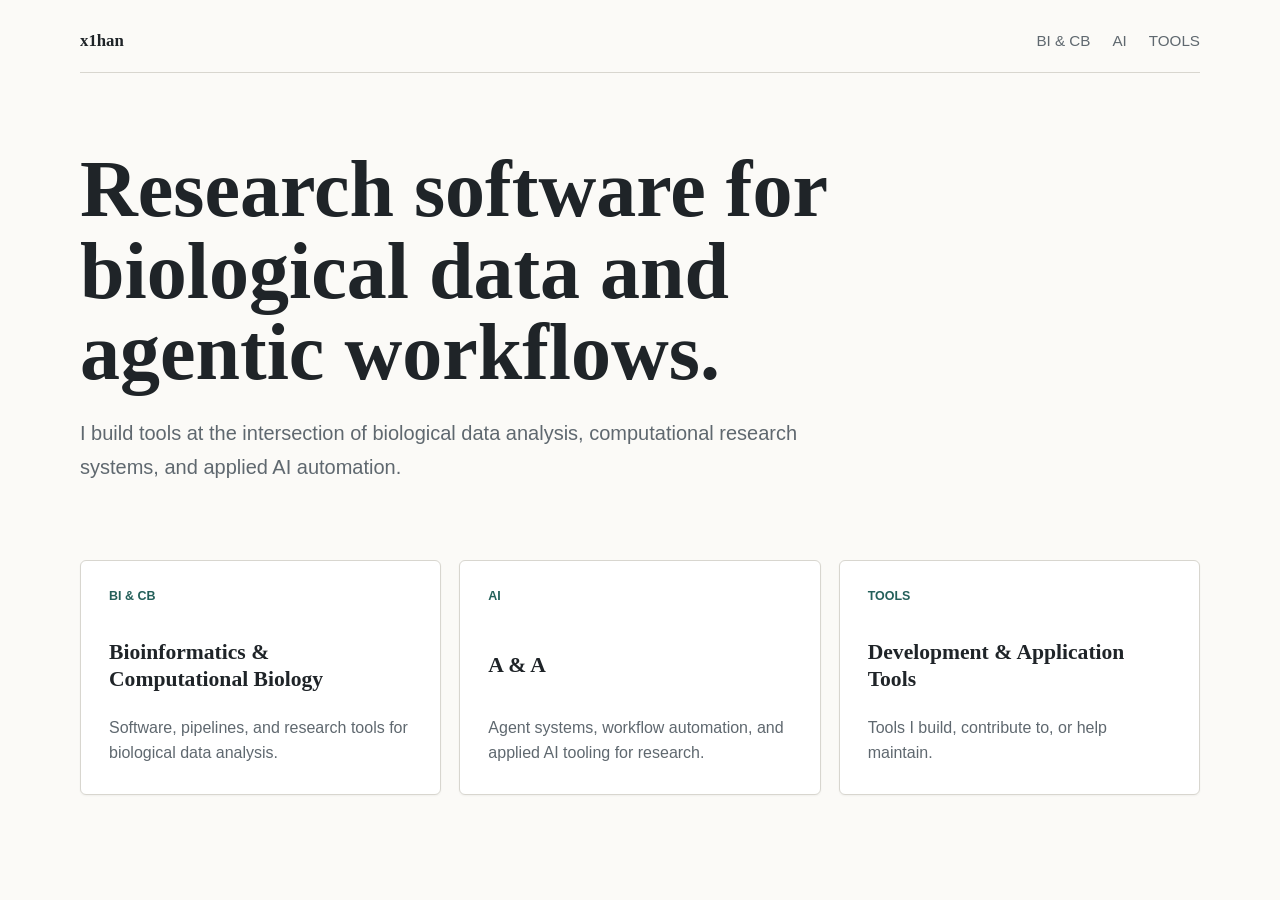
==== index.html @ 575ff619 "Rebrand Developer Tools to Development & Application Tools; rename ai.html to aa.html with A & A bra" ====
<!doctype html>
<html lang="en">
  <head>
    <meta charset="utf-8">
    <meta name="viewport" content="width=device-width, initial-scale=1">
    <title>Xi Han x1han | Bioinformatics, Computational Biology, AI Agents</title>
    <meta
      name="description"
      content="Xi Han x1han builds research software for bioinformatics, computational biology, AI agents, and development &amp; application tools."
    >
    <link rel="canonical" href="https://x1han.github.io/">
    <meta property="og:title" content="Xi Han x1han">
    <meta
      property="og:description"
      content="Research software for bioinformatics, computational biology, AI agents, and development &amp; application tools."
    >
    <meta property="og:url" content="https://x1han.github.io/">
    <meta property="og:type" content="website">
    <link rel="stylesheet" href="styles.css">
    <script type="application/ld+json">
      {
        "@context": "https://schema.org",
        "@type": "Person",
        "name": "Xi Han",
        "alternateName": "x1han",
        "url": "https://x1han.github.io/",
        "sameAs": [
          "https://github.com/x1han"
        ],
        "knowsAbout": [
          "Bioinformatics",
          "Computational Biology",
          "AI Agents",
          "Development &amp; Application Tools"
        ]
      }
    </script>
  </head>
  <body>
    <header class="site-header">
      <a class="brand" href="index.html" aria-label="x1han home">x1han</a>
      <nav class="nav" aria-label="Primary navigation">
        <a href="bicb.html">BI &amp; CB</a>
        <a href="aa.html">AI</a>
        <a href="tools.html">TOOLS</a>
      </nav>
    </header>

    <main>
      <section class="hero" aria-labelledby="home-title">
        <h1 id="home-title">Research software for biological data and agentic workflows.</h1>
        <p class="lead">
          I build tools at the intersection of biological data analysis,
          computational research systems, and applied AI automation.
        </p>
      </section>

      <section class="section-grid" aria-label="Site sections">
        <a class="feature-link" href="bicb.html">
          <span class="feature-label">BI &amp; CB</span>
          <strong>Bioinformatics &amp; Computational Biology</strong>
          <span>
            Software, pipelines, and research tools for biological data analysis.
          </span>
        </a>

        <a class="feature-link" href="aa.html">
          <span class="feature-label">AI</span>
          <strong>A &amp; A</strong>
          <span>
            Agent systems, workflow automation, and applied AI tooling for research.
          </span>
        </a>

        <a class="feature-link" href="tools.html">
          <span class="feature-label">TOOLS</span>
          <strong>Development &amp; Application Tools</strong>
          <span>
            Tools I build, contribute to, or help maintain.
          </span>
        </a>
      </section>
    </main>
  </body>
</html>
---- styles.css ----
:root {
  --bg: #fbfaf7;
  --text: #1f2428;
  --muted: #5f686f;
  --line: #d8d6cf;
  --panel: #ffffff;
  --accent: #24605a;
  --accent-soft: #e9f1ef;
  --shadow: 0 1px 2px rgba(31, 36, 40, 0.05);
  color-scheme: light;
  font-family:
    ui-serif, Georgia, Cambria, "Times New Roman", Times, serif;
}

* {
  box-sizing: border-box;
}

body {
  margin: 0;
  min-height: 100vh;
  background: var(--bg);
  color: var(--text);
}

a {
  color: inherit;
  text-decoration: none;
}

.site-header {
  width: min(1120px, calc(100% - 40px));
  margin: 0 auto;
  padding: 28px 0 18px;
  display: flex;
  align-items: center;
  justify-content: space-between;
  gap: 24px;
  border-bottom: 1px solid var(--line);
}

.brand {
  font-size: 1.05rem;
  font-weight: 700;
  letter-spacing: 0;
}

.nav {
  display: flex;
  align-items: center;
  gap: 22px;
  font-family:
    -apple-system, BlinkMacSystemFont, "Segoe UI", sans-serif;
  font-size: 0.95rem;
  color: var(--muted);
}

.nav a {
  padding: 4px 0;
  border-bottom: 1px solid transparent;
}

.nav a:hover,
.nav a[aria-current="page"] {
  color: var(--text);
  border-color: var(--accent);
}

main {
  width: min(1120px, calc(100% - 40px));
  margin: 0 auto;
  padding: 76px 0 88px;
}

.hero,
.page-intro {
  max-width: 820px;
}

.eyebrow,
.repo-kicker,
.feature-label {
  margin: 0 0 14px;
  color: var(--accent);
  font-family:
    -apple-system, BlinkMacSystemFont, "Segoe UI", sans-serif;
  font-size: 0.78rem;
  font-weight: 700;
  letter-spacing: 0;
  text-transform: uppercase;
}

h1,
h2,
p {
  margin-top: 0;
}

h1 {
  margin-bottom: 22px;
  max-width: 880px;
  font-size: clamp(2.35rem, 7vw, 5rem);
  line-height: 1.02;
  font-weight: 700;
}

.page-intro h1 {
  font-size: clamp(2.1rem, 5vw, 4rem);
}

.lead {
  max-width: 720px;
  color: var(--muted);
  font-family:
    -apple-system, BlinkMacSystemFont, "Segoe UI", sans-serif;
  font-size: clamp(1.05rem, 2vw, 1.25rem);
  line-height: 1.7;
}

.section-grid {
  margin-top: 76px;
  display: grid;
  grid-template-columns: repeat(3, minmax(0, 1fr));
  gap: 18px;
}

.feature-link,
.repo-card {
  background: var(--panel);
  border: 1px solid var(--line);
  border-radius: 6px;
  box-shadow: var(--shadow);
}

.feature-link {
  min-height: 220px;
  padding: 28px;
  display: flex;
  flex-direction: column;
  justify-content: space-between;
  gap: 22px;
}

.feature-link strong {
  display: block;
  font-size: 1.35rem;
  line-height: 1.25;
}

.feature-link span:last-child {
  color: var(--muted);
  font-family:
    -apple-system, BlinkMacSystemFont, "Segoe UI", sans-serif;
  line-height: 1.6;
}

.feature-link:hover {
  border-color: var(--accent);
}

.repo-grid {
  margin-top: 54px;
  display: grid;
  grid-template-columns: repeat(3, minmax(0, 1fr));
  gap: 18px;
}

.repo-list {
  margin-top: 54px;
  display: grid;
  grid-template-columns: 1fr;
  gap: 18px;
}

.repo-card {
  min-height: 270px;
  padding: 24px;
  display: flex;
  flex-direction: column;
  justify-content: space-between;
  gap: 28px;
}

.repo-card-wide {
  min-height: 0;
  padding: 28px;
}

.repo-card h2 {
  margin-bottom: 12px;
  font-size: 1.25rem;
  line-height: 1.25;
}

.repo-card h2 a {
  border-bottom: 1px solid transparent;
}

.repo-card h2 a:hover {
  border-color: var(--accent);
}

.repo-card p:not(.repo-kicker) {
  color: var(--muted);
  font-family:
    -apple-system, BlinkMacSystemFont, "Segoe UI", sans-serif;
  line-height: 1.6;
}

.tag-list {
  list-style: none;
  margin: 0;
  padding: 0;
  display: flex;
  flex-wrap: wrap;
  gap: 8px;
}

.tag-list li {
  padding: 5px 9px;
  border-radius: 999px;
  background: var(--accent-soft);
  color: #1f514c;
  font-family:
    -apple-system, BlinkMacSystemFont, "Segoe UI", sans-serif;
  font-size: 0.78rem;
  line-height: 1.2;
}

@media (max-width: 760px) {
  .site-header {
    width: min(100% - 28px, 1120px);
    padding-top: 20px;
  }

  main {
    width: min(100% - 28px, 1120px);
    padding: 54px 0 64px;
  }

  .section-grid,
  .repo-grid {
    grid-template-columns: 1fr;
  }

  .section-grid {
    margin-top: 48px;
  }

  .repo-grid,
  .repo-list {
    margin-top: 40px;
  }
}
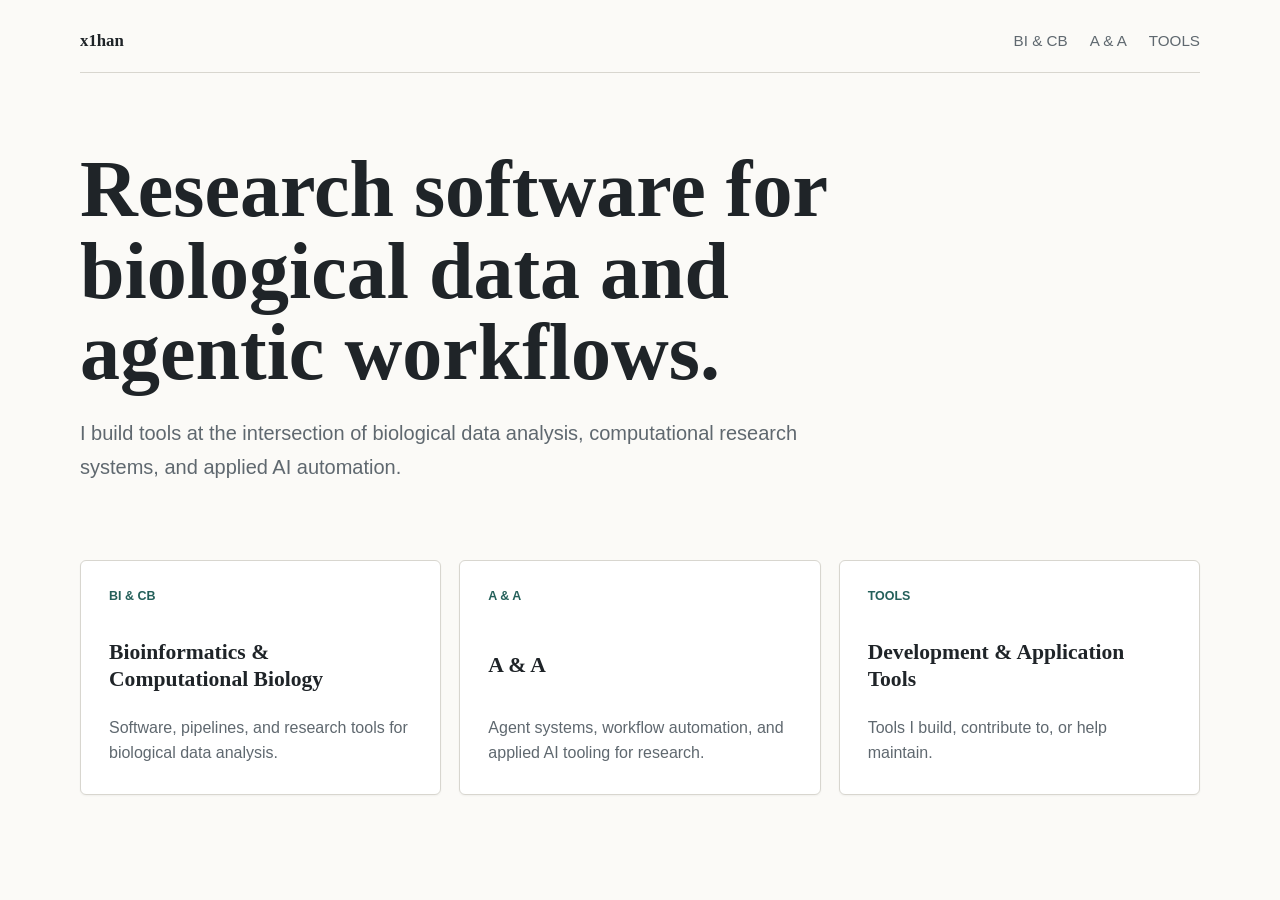
==== commit 70ab0db1: "Update nav and card eyebrow to A & A on all pages" ====
--- a/index.html
+++ b/index.html
@@ -41,7 +41,7 @@
       <a class="brand" href="index.html" aria-label="x1han home">x1han</a>
       <nav class="nav" aria-label="Primary navigation">
         <a href="bicb.html">BI &amp; CB</a>
-        <a href="aa.html">AI</a>
+        <a href="aa.html">A &amp; A</a>
         <a href="tools.html">TOOLS</a>
       </nav>
     </header>
@@ -65,7 +65,7 @@
         </a>
 
         <a class="feature-link" href="aa.html">
-          <span class="feature-label">AI</span>
+          <span class="feature-label">A &amp; A</span>
           <strong>A &amp; A</strong>
           <span>
             Agent systems, workflow automation, and applied AI tooling for research.
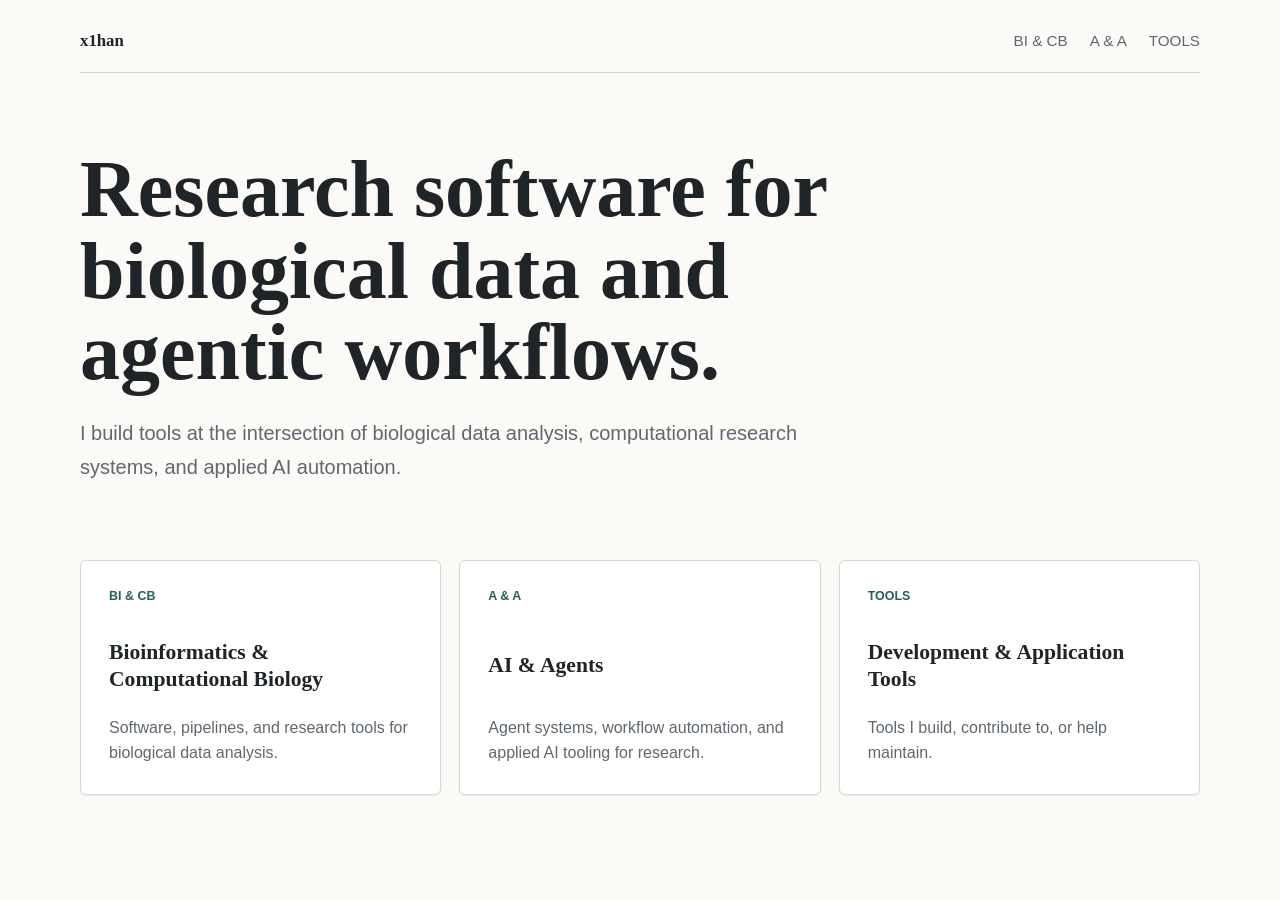
==== commit 0deb445c: "Revert card title to AI & Agents (A & A is only nav/eyebrow label)" ====
--- a/index.html
+++ b/index.html
@@ -66,7 +66,7 @@
 
         <a class="feature-link" href="aa.html">
           <span class="feature-label">A &amp; A</span>
-          <strong>A &amp; A</strong>
+          <strong>AI &amp; Agents</strong>
           <span>
             Agent systems, workflow automation, and applied AI tooling for research.
           </span>
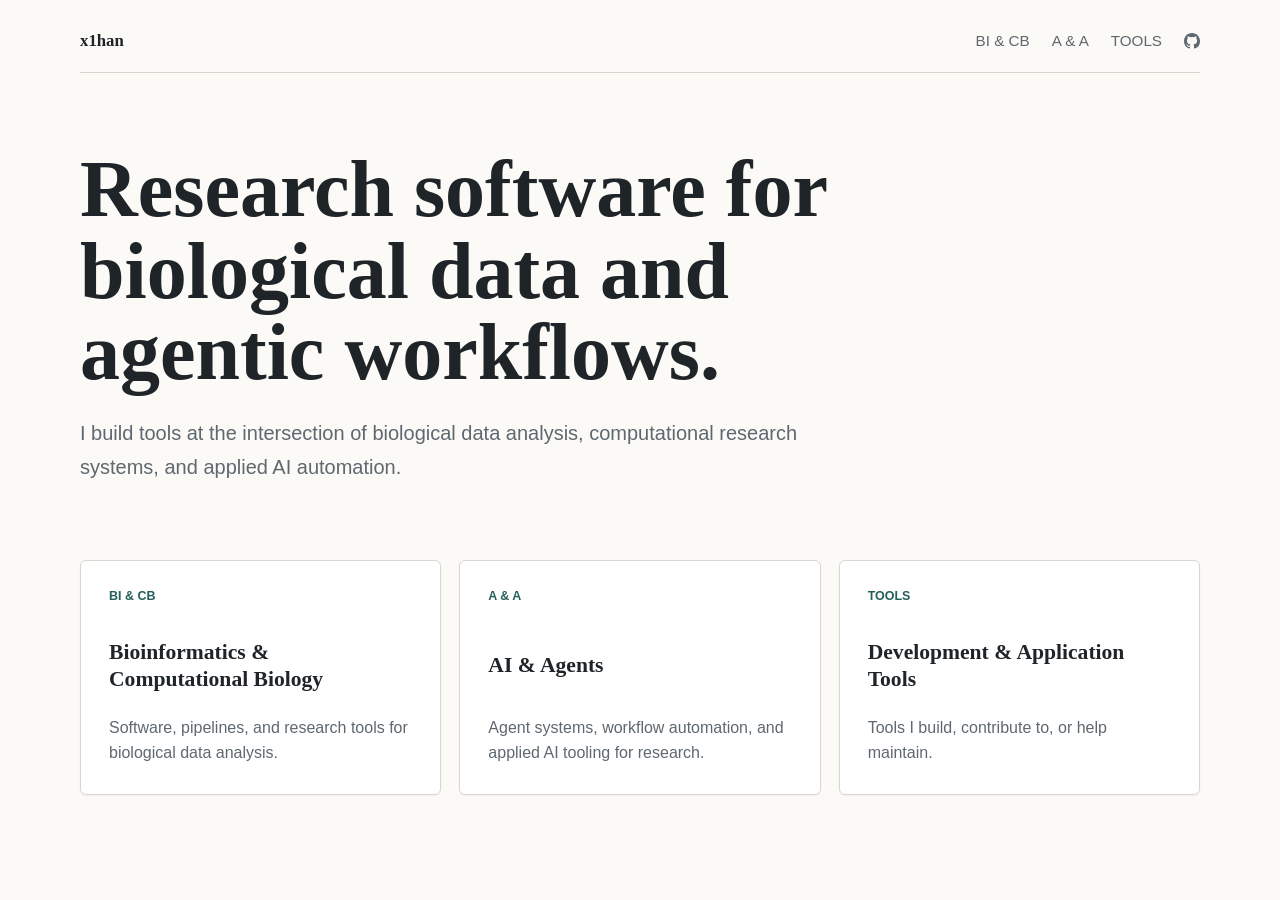
==== commit 0f6572cb: "Add GitHub icon link to nav on all pages" ====
--- a/index.html
+++ b/index.html
@@ -43,6 +43,11 @@
         <a href="bicb.html">BI &amp; CB</a>
         <a href="aa.html">A &amp; A</a>
         <a href="tools.html">TOOLS</a>
+        <a class="nav-github" href="https://github.com/x1han" aria-label="GitHub" rel="me noopener">
+          <svg viewBox="0 0 16 16" width="16" height="16" aria-hidden="true" focusable="false">
+            <path fill="currentColor" d="M8 0C3.58 0 0 3.58 0 8a8 8 0 0 0 5.47 7.59c.4.07.55-.17.55-.38v-1.34c-2.22.48-2.69-1.07-2.69-1.07-.36-.92-.89-1.17-.89-1.17-.73-.5.06-.49.06-.49.81.06 1.23.83 1.23.83.71 1.22 1.87.87 2.33.66.07-.52.28-.87.51-1.07-1.78-.2-3.64-.89-3.64-3.95 0-.87.31-1.59.82-2.15-.08-.2-.36-1.02.08-2.13 0 0 .67-.21 2.2.82a7.7 7.7 0 0 1 4 0c1.53-1.04 2.2-.82 2.2-.82.44 1.11.16 1.93.08 2.13.51.56.82 1.27.82 2.15 0 3.07-1.87 3.75-3.65 3.95.29.25.54.73.54 1.48v2.2c0 .21.15.46.55.38A8 8 0 0 0 16 8c0-4.42-3.58-8-8-8Z"></path>
+          </svg>
+        </a>
       </nav>
     </header>
 
--- a/styles.css
+++ b/styles.css
@@ -66,6 +66,22 @@
   border-color: var(--accent);
 }
 
+.nav-github {
+  display: inline-flex;
+  align-items: center;
+  color: var(--muted);
+  border-bottom: 0;
+}
+
+.nav-github svg {
+  display: block;
+}
+
+.nav-github:hover {
+  color: var(--text);
+  border-bottom: 0;
+}
+
 main {
   width: min(1120px, calc(100% - 40px));
   margin: 0 auto;
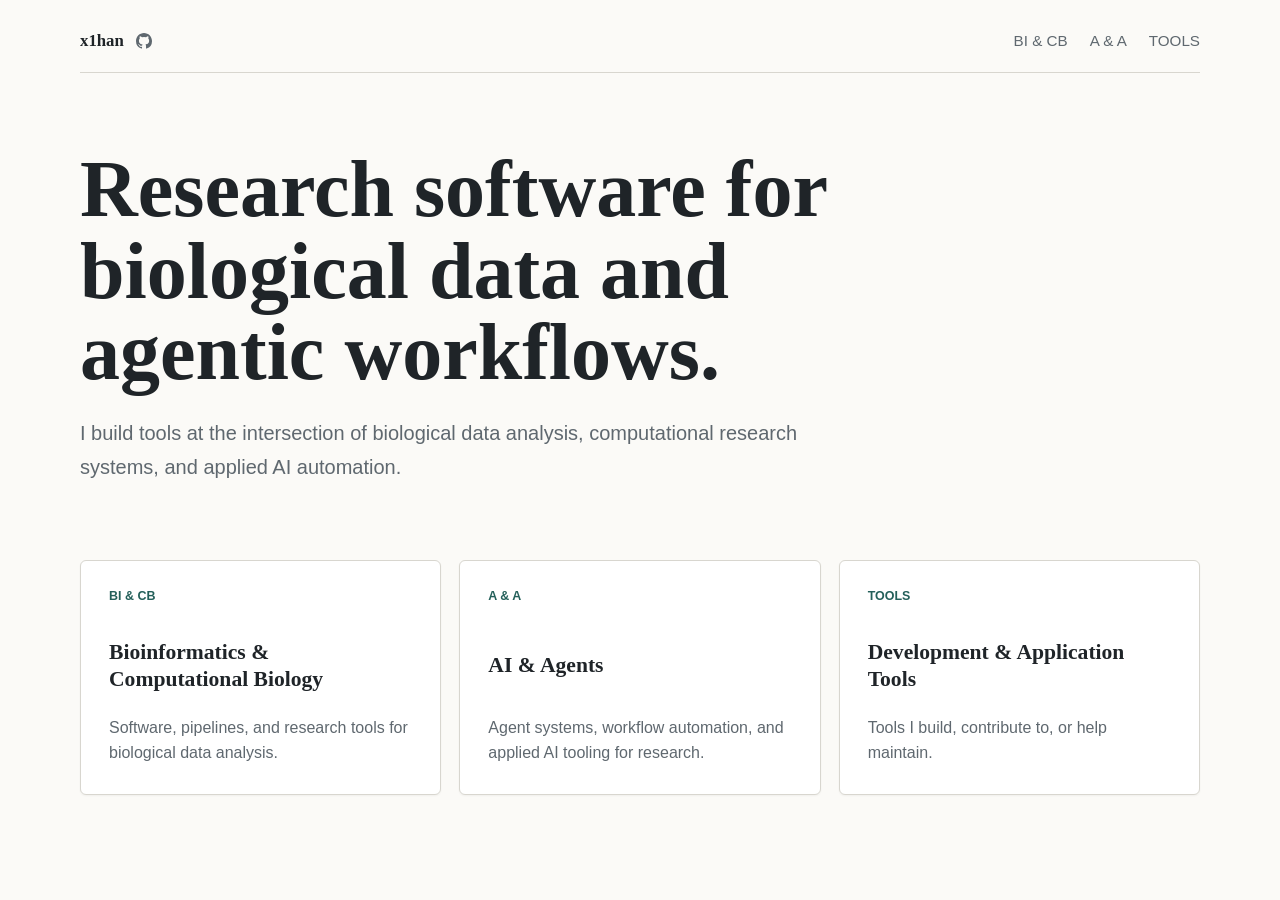
==== commit 72930dc5: "Move GitHub icon next to x1han brand" ====
--- a/index.html
+++ b/index.html
@@ -38,16 +38,18 @@
   </head>
   <body>
     <header class="site-header">
-      <a class="brand" href="index.html" aria-label="x1han home">x1han</a>
-      <nav class="nav" aria-label="Primary navigation">
-        <a href="bicb.html">BI &amp; CB</a>
-        <a href="aa.html">A &amp; A</a>
-        <a href="tools.html">TOOLS</a>
+      <div class="brand-row">
+        <a class="brand" href="index.html" aria-label="x1han home">x1han</a>
         <a class="nav-github" href="https://github.com/x1han" aria-label="GitHub" rel="me noopener">
           <svg viewBox="0 0 16 16" width="16" height="16" aria-hidden="true" focusable="false">
             <path fill="currentColor" d="M8 0C3.58 0 0 3.58 0 8a8 8 0 0 0 5.47 7.59c.4.07.55-.17.55-.38v-1.34c-2.22.48-2.69-1.07-2.69-1.07-.36-.92-.89-1.17-.89-1.17-.73-.5.06-.49.06-.49.81.06 1.23.83 1.23.83.71 1.22 1.87.87 2.33.66.07-.52.28-.87.51-1.07-1.78-.2-3.64-.89-3.64-3.95 0-.87.31-1.59.82-2.15-.08-.2-.36-1.02.08-2.13 0 0 .67-.21 2.2.82a7.7 7.7 0 0 1 4 0c1.53-1.04 2.2-.82 2.2-.82.44 1.11.16 1.93.08 2.13.51.56.82 1.27.82 2.15 0 3.07-1.87 3.75-3.65 3.95.29.25.54.73.54 1.48v2.2c0 .21.15.46.55.38A8 8 0 0 0 16 8c0-4.42-3.58-8-8-8Z"></path>
           </svg>
         </a>
+      </div>
+      <nav class="nav" aria-label="Primary navigation">
+        <a href="bicb.html">BI &amp; CB</a>
+        <a href="aa.html">A &amp; A</a>
+        <a href="tools.html">TOOLS</a>
       </nav>
     </header>
 
--- a/styles.css
+++ b/styles.css
@@ -45,10 +45,17 @@
   letter-spacing: 0;
 }
 
+.brand-row {
+  display: inline-flex;
+  align-items: center;
+  gap: 12px;
+}
+
 .nav {
   display: flex;
   align-items: center;
   gap: 22px;
+  margin-left: auto;
   font-family:
     -apple-system, BlinkMacSystemFont, "Segoe UI", sans-serif;
   font-size: 0.95rem;
@@ -71,6 +78,7 @@
   align-items: center;
   color: var(--muted);
   border-bottom: 0;
+  padding: 4px 0;
 }
 
 .nav-github svg {
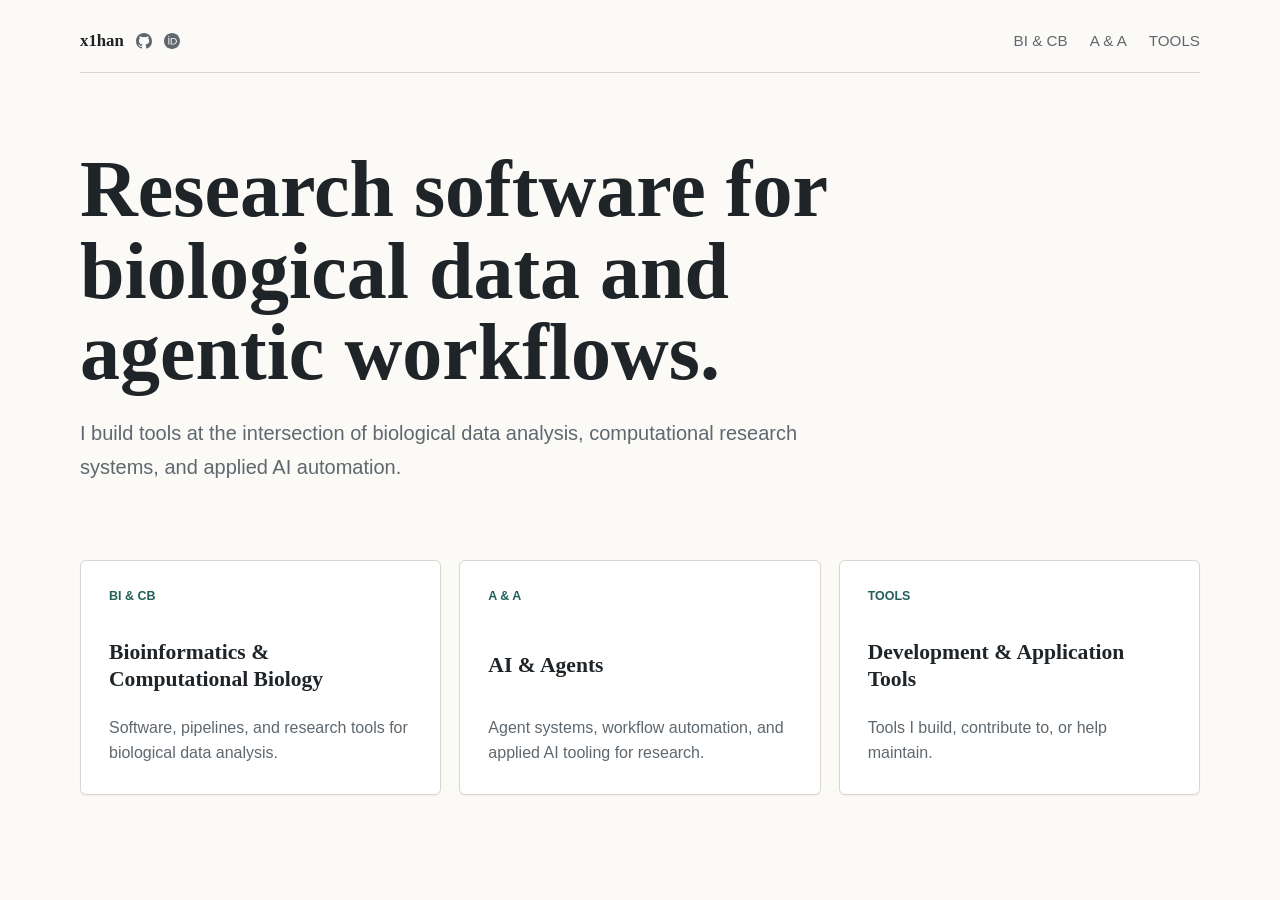
==== commit 098f8c54: "Add ORCID icon link to site header (monochrome, matches GitHub mark style)" ====
--- a/index.html
+++ b/index.html
@@ -45,6 +45,11 @@
             <path fill="currentColor" d="M8 0C3.58 0 0 3.58 0 8a8 8 0 0 0 5.47 7.59c.4.07.55-.17.55-.38v-1.34c-2.22.48-2.69-1.07-2.69-1.07-.36-.92-.89-1.17-.89-1.17-.73-.5.06-.49.06-.49.81.06 1.23.83 1.23.83.71 1.22 1.87.87 2.33.66.07-.52.28-.87.51-1.07-1.78-.2-3.64-.89-3.64-3.95 0-.87.31-1.59.82-2.15-.08-.2-.36-1.02.08-2.13 0 0 .67-.21 2.2.82a7.7 7.7 0 0 1 4 0c1.53-1.04 2.2-.82 2.2-.82.44 1.11.16 1.93.08 2.13.51.56.82 1.27.82 2.15 0 3.07-1.87 3.75-3.65 3.95.29.25.54.73.54 1.48v2.2c0 .21.15.46.55.38A8 8 0 0 0 16 8c0-4.42-3.58-8-8-8Z"></path>
           </svg>
         </a>
+        <a class="nav-github" href="https://orcid.org/0000-0003-2529-0705" aria-label="ORCID" rel="me noopener">
+          <svg viewBox="0 0 72 72" width="16" height="16" aria-hidden="true" focusable="false">
+            <path fill="currentColor" fill-rule="evenodd" d="M72,36 C72,55.884375 55.884375,72 36,72 C16.115625,72 0,55.884375 0,36 C0,16.115625 16.115625,0 36,0 C55.884375,0 72,16.115625 72,36 Z M 23.906315 52.035433 L 19.564396 52.035433 L 19.564396 22.054663 L 23.906315 22.054663 L 23.906315 52.035433 Z M 30.278223 22.054663 L 42.007044 22.054663 C 53.17198 22.054663 58.077785 29.976752 58.077785 37.059044 C 58.077785 44.757188 52.016014 52.063426 42.063433 52.063426 L 30.278223 52.063426 L 30.278223 22.054663 Z M 34.620143 48.172364 L 41.527742 48.172364 C 51.367546 48.172364 53.623089 40.754153 53.623089 37.059044 C 53.623089 31.040496 49.760472 25.945724 41.302187 25.945724 L 34.620143 25.945724 L 34.620143 48.172364 Z M 24.582978 15.812168 C 24.582978 17.351797 23.314235 18.639486 21.735356 18.639486 C 20.156476 18.639486 18.887733 17.351797 18.887733 15.812168 C 18.887733 14.244546 20.156476 12.98485 21.735356 12.98485 C 23.314235 12.98485 24.582978 14.27254 24.582978 15.812168 Z"></path>
+          </svg>
+        </a>
       </div>
       <nav class="nav" aria-label="Primary navigation">
         <a href="bicb.html">BI &amp; CB</a>
